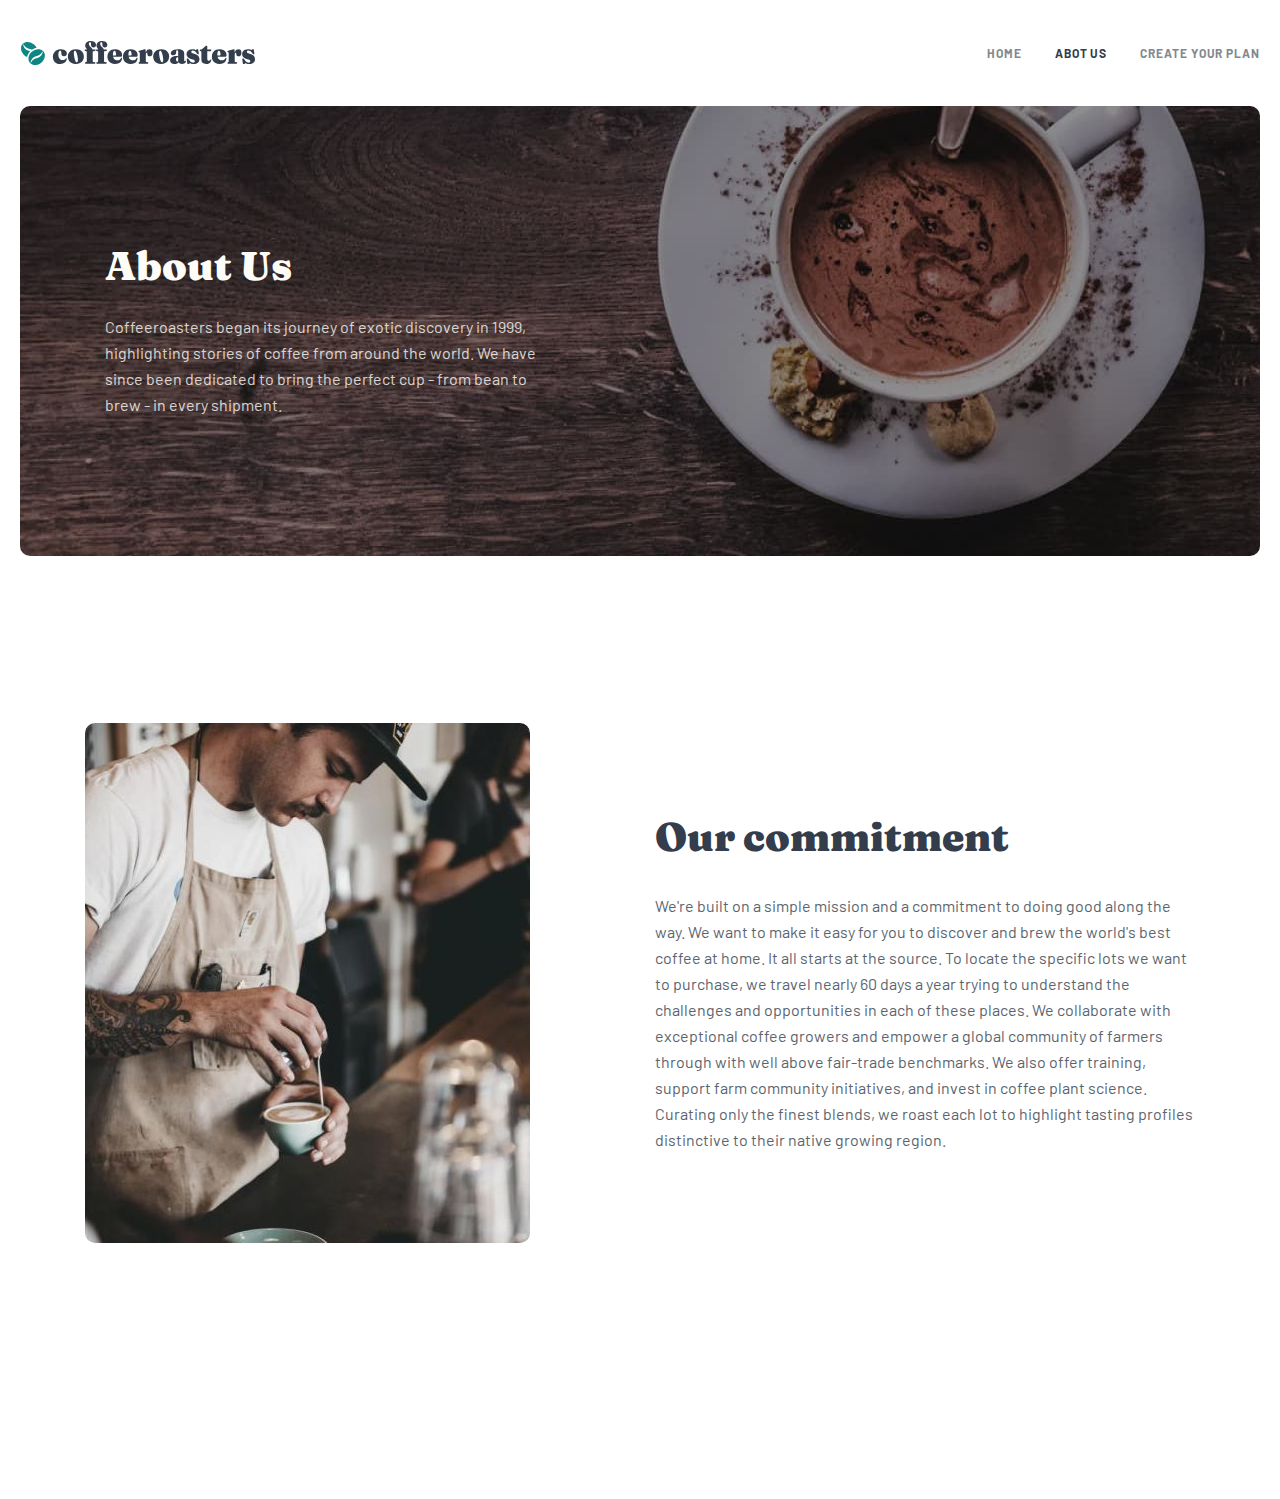
==== about-us.html @ ad81dad7 "start about-us page" ====
<!DOCTYPE html>
<html lang="en">
<head>
    <meta charset="UTF-8">
    <meta http-equiv="X-UA-Compatible" content="IE=edge">
    <meta name="viewport" content="width=device-width, initial-scale=1.0">
    <link rel="stylesheet" href="./css/main.css">
    <title>coffee</title>
</head>

<body>
    <main class="main">
        <!-- header -->
        <header class="header header--open">
            <div class="container header__container">
                <h1 class="visually-hidden">Coffee</h1>
                <a href="./index.html" class="header__logo-link">
                    <img class="header__logo-img" src="./images/logo.svg" alt="logo" width="236" height="26">
                </a>
                <button class="header__button">
                    <img src="./images/burger-menu.svg" alt="butoon-img" class="header__on" width="16" height="15">
                    <!-- <img class="collection__img" src="./images/close.svg" alt="butoon-img" class="header__off" width="14" height="13"> -->
                </button>
                <nav class="header__navbar">
                    <ul class="header__list">
                        <li class="header__item">
                            <a href="./index.html" class="header__nav-link ">Home</a>
                        </li>
                        <li class="header__item">
                            <a href="./about-us.html" class="header__nav-link header__nav-link--active">Abot us</a>
                        </li>
                        <li class="header__item">
                            <a href="create.html" class="header__nav-link">Create your plan</a>
                        </li>
                    </ul>
                </nav>
            </div>
        </header>

        <!-- hero -->
        <section class="about-hero">
            <div class="container">
                <div class="about-hero__container">
                    <div class="about-hero__box">
                        <h2 class="about-hero__header">
                            About Us
                        </h2>

                        <p class="about-hero__text">
                            Coffeeroasters began its journey of exotic discovery in 1999, highlighting stories of coffee from around the world. We have since been dedicated to bring the perfect cup - from bean to brew - in every shipment.
                        </p>
                    </div>
                </div>
            </div>
        </section>

        <!-- commitment -->
        <section class="commitment">
            <div class="container">
                <div class="commitment__container">
                    <picture class="commitment__picture">
                        <source media="(min-width: 0px )"
                        srcset="./images/commitment.avif 1x, ./images/commitment@2x.avif"
                        type="image/awif">

                        <img class="commitment__img" src="./images/commitment.jpg" alt="commitment" width="445" height="520" srcset="./images/commitment.jpg 1x, ./images/commitment@2x.jpg 2x">
                    </picture>

                    <div class="commitment__box">
                        <h2 class="commitment__heading">Our commitment</h2>

                        <p class="commitment__text">
                            We're built on a simple mission and a commitment to doing good along the way. We want to make it easy for you to discover and brew the world's best coffee at home. It all starts at the source. To locate the specific lots we want to purchase, we travel nearly 60 days a year trying to understand the challenges and opportunities in each of these places. We collaborate with exceptional coffee growers and empower a global community of farmers through with well above fair-trade benchmarks. We also offer training, support farm community initiatives, and invest in coffee plant science. Curating only the finest blends, we roast each lot to highlight tasting profiles distinctive to their native growing region.
                        </p>
                    </div>
                </div>
            </div>
        </section>

    </main>




    <script src="./js/main.js"></script>
</body>
</html>
---- css/main.css ----
/*! normalize.css v8.0.1 | MIT License | github.com/necolas/normalize.css */
/* Document
   ========================================================================== */
/**
 * 1. Correct the line height in all browsers.
 * 2. Prevent adjustments of font size after orientation changes in iOS.
 */
html {
  line-height: 1.15;
  /* 1 */
  -webkit-text-size-adjust: 100%;
  /* 2 */
}

/* Sections
     ========================================================================== */
/**
   * Remove the margin in all browsers.
   */
body {
  margin: 0;
}

/**
   * Render the `main` element consistently in IE.
   */
main {
  display: block;
}

/**
   * Correct the font size and margin on `h1` elements within `section` and
   * `article` contexts in Chrome, Firefox, and Safari.
   */
h1 {
  font-size: 2em;
  margin: 0.67em 0;
}

/* Grouping content
     ========================================================================== */
/**
   * 1. Add the correct box sizing in Firefox.
   * 2. Show the overflow in Edge and IE.
   */
hr {
  -webkit-box-sizing: content-box;
          box-sizing: content-box;
  /* 1 */
  height: 0;
  /* 1 */
  overflow: visible;
  /* 2 */
}

/**
   * 1. Correct the inheritance and scaling of font size in all browsers.
   * 2. Correct the odd `em` font sizing in all browsers.
   */
pre {
  font-family: monospace, monospace;
  /* 1 */
  font-size: 1em;
  /* 2 */
}

/* Text-level semantics
     ========================================================================== */
/**
   * Remove the gray background on active links in IE 10.
   */
a {
  background-color: transparent;
}

/**
   * 1. Remove the bottom border in Chrome 57-
   * 2. Add the correct text decoration in Chrome, Edge, IE, Opera, and Safari.
   */
abbr[title] {
  border-bottom: none;
  /* 1 */
  text-decoration: underline;
  /* 2 */
  -webkit-text-decoration: underline dotted;
          text-decoration: underline dotted;
  /* 2 */
}

/**
   * Add the correct font weight in Chrome, Edge, and Safari.
   */
b,
strong {
  font-weight: bolder;
}

/**
   * 1. Correct the inheritance and scaling of font size in all browsers.
   * 2. Correct the odd `em` font sizing in all browsers.
   */
code,
kbd,
samp {
  font-family: monospace, monospace;
  /* 1 */
  font-size: 1em;
  /* 2 */
}

/**
   * Add the correct font size in all browsers.
   */
small {
  font-size: 80%;
}

/**
   * Prevent `sub` and `sup` elements from affecting the line height in
   * all browsers.
   */
sub,
sup {
  font-size: 75%;
  line-height: 0;
  position: relative;
  vertical-align: baseline;
}

sub {
  bottom: -0.25em;
}

sup {
  top: -0.5em;
}

/* Embedded content
     ========================================================================== */
/**
   * Remove the border on images inside links in IE 10.
   */
img {
  border-style: none;
}

/* Forms
     ========================================================================== */
/**
   * 1. Change the font styles in all browsers.
   * 2. Remove the margin in Firefox and Safari.
   */
button,
input,
optgroup,
select,
textarea {
  font-family: inherit;
  /* 1 */
  font-size: 100%;
  /* 1 */
  line-height: 1.15;
  /* 1 */
  margin: 0;
  /* 2 */
}

/**
   * Show the overflow in IE.
   * 1. Show the overflow in Edge.
   */
button,
input {
  /* 1 */
  overflow: visible;
}

/**
   * Remove the inheritance of text transform in Edge, Firefox, and IE.
   * 1. Remove the inheritance of text transform in Firefox.
   */
button,
select {
  /* 1 */
  text-transform: none;
}

/**
   * Correct the inability to style clickable types in iOS and Safari.
   */
button,
[type="button"],
[type="reset"],
[type="submit"] {
  -webkit-appearance: button;
}

/**
   * Remove the inner border and padding in Firefox.
   */
button::-moz-focus-inner,
[type="button"]::-moz-focus-inner,
[type="reset"]::-moz-focus-inner,
[type="submit"]::-moz-focus-inner {
  border-style: none;
  padding: 0;
}

/**
   * Restore the focus styles unset by the previous rule.
   */
button:-moz-focusring,
[type="button"]:-moz-focusring,
[type="reset"]:-moz-focusring,
[type="submit"]:-moz-focusring {
  outline: 1px dotted ButtonText;
}

/**
   * Correct the padding in Firefox.
   */
fieldset {
  padding: 0.35em 0.75em 0.625em;
}

/**
   * 1. Correct the text wrapping in Edge and IE.
   * 2. Correct the color inheritance from `fieldset` elements in IE.
   * 3. Remove the padding so developers are not caught out when they zero out
   *    `fieldset` elements in all browsers.
   */
legend {
  -webkit-box-sizing: border-box;
          box-sizing: border-box;
  /* 1 */
  color: inherit;
  /* 2 */
  display: table;
  /* 1 */
  max-width: 100%;
  /* 1 */
  padding: 0;
  /* 3 */
  white-space: normal;
  /* 1 */
}

/**
   * Add the correct vertical alignment in Chrome, Firefox, and Opera.
   */
progress {
  vertical-align: baseline;
}

/**
   * Remove the default vertical scrollbar in IE 10+.
   */
textarea {
  overflow: auto;
}

/**
   * 1. Add the correct box sizing in IE 10.
   * 2. Remove the padding in IE 10.
   */
[type="checkbox"],
[type="radio"] {
  -webkit-box-sizing: border-box;
          box-sizing: border-box;
  /* 1 */
  padding: 0;
  /* 2 */
}

/**
   * Correct the cursor style of increment and decrement buttons in Chrome.
   */
[type="number"]::-webkit-inner-spin-button,
[type="number"]::-webkit-outer-spin-button {
  height: auto;
}

/**
   * 1. Correct the odd appearance in Chrome and Safari.
   * 2. Correct the outline style in Safari.
   */
[type="search"] {
  -webkit-appearance: textfield;
  /* 1 */
  outline-offset: -2px;
  /* 2 */
}

/**
   * Remove the inner padding in Chrome and Safari on macOS.
   */
[type="search"]::-webkit-search-decoration {
  -webkit-appearance: none;
}

/**
   * 1. Correct the inability to style clickable types in iOS and Safari.
   * 2. Change font properties to `inherit` in Safari.
   */
::-webkit-file-upload-button {
  -webkit-appearance: button;
  /* 1 */
  font: inherit;
  /* 2 */
}

/* Interactive
     ========================================================================== */
/*
   * Add the correct display in Edge, IE 10+, and Firefox.
   */
details {
  display: block;
}

/*
   * Add the correct display in all browsers.
   */
summary {
  display: list-item;
}

/* Misc
     ========================================================================== */
/**
   * Add the correct display in IE 10+.
   */
template {
  display: none;
}

/**
   * Add the correct display in IE 10.
   */
[hidden] {
  display: none;
}

@font-face {
  font-family: 'Barlow';
  font-style: normal;
  font-weight: 400;
  font-display: swap;
  src: url("../fonts/barlow-v5-latin-regular.woff2") format("woff2"), url("../fonts/barlow-v5-latin-regular.woff") format("woff");
}

@font-face {
  font-family: 'Barlow';
  font-style: normal;
  font-weight: 700;
  font-display: swap;
  src: url("../fonts/barlow-v5-latin-700.woff2") format("woff2"), url("../fonts/barlow-v5-latin-700.woff") format("woff");
}

@font-face {
  font-family: 'Fraunces';
  font-style: normal;
  font-weight: 400;
  font-display: swap;
  src: url("../fonts/fraunces-v10-latin-regular.woff2") format("woff2"), url("../fonts/fraunces-v10-latin-regular.woff") format("woff");
}

@font-face {
  font-family: 'Fraunces';
  font-style: normal;
  font-weight: 900;
  font-display: swap;
  src: url("../fonts/fraunces-v10-latin-900.woff2") format("woff2"), url("../fonts/fraunces-v10-latin-900.woff") format("woff");
}

html {
  height: 100%;
}

* {
  -webkit-box-sizing: border-box;
          box-sizing: border-box;
}

body {
  height: 100%;
  display: -webkit-box;
  display: -ms-flexbox;
  display: flex;
  -webkit-box-orient: vertical;
  -webkit-box-direction: normal;
      -ms-flex-direction: column;
          flex-direction: column;
  padding: 0;
  margin: 0;
  padding-bottom: 88px;
}

.visually-hidden {
  position: absolute;
  white-space: nowrap;
  width: 1px;
  height: 1px;
  overflow: hidden;
  border: 0;
  padding: 0;
  clip: rect(0 0 0 0);
  -webkit-clip-path: inset(50%);
          clip-path: inset(50%);
  margin: -1px;
}

.container {
  max-width: 1320px;
  margin-left: auto;
  margin-right: auto;
  padding-left: 20px;
  padding-right: 20px;
}

.main {
  -webkit-box-flex: 1;
      -ms-flex-positive: 1;
          flex-grow: 1;
}

h1, h2, h3, h4, h5, h6, p {
  margin: 0;
  padding: 0;
}

ul, ol {
  list-style-type: none;
  padding: 0;
  margin: 0;
}

img {
  vertical-align: middle;
}

.link {
  min-width: 200px;
  max-width: 600px;
  text-align: center;
  text-decoration: none;
  font-family: Fraunces, Arial, sans-serif;
  font-weight: 900;
  font-size: 18px;
  line-height: 25px;
  color: #FEFCF7;
  background: #0E8784;
  border-radius: 6px;
  padding: 15px 20px;
  display: inline-block;
  white-space: nowrap;
  overflow: hidden;
  text-overflow: ellipsis;
}

.link:hover {
  background: #66D2CF;
}

.link:active {
  background: #0E8784;
}

.header {
  padding-top: 40px;
  padding-bottom: 40px;
}

.header__container {
  display: -webkit-box;
  display: -ms-flexbox;
  display: flex;
  -webkit-box-pack: justify;
      -ms-flex-pack: justify;
          justify-content: space-between;
  -webkit-box-align: center;
      -ms-flex-align: center;
          align-items: center;
}

.header__logo-link {
  display: inline-block;
}

.header__logo-img {
  width: 236px;
  height: 26px;
}

.header__button {
  background: none;
  border: none;
  display: none;
}

.header__on {
  display: block;
}

.header__off {
  display: none;
}

.header__list {
  display: -webkit-box;
  display: -ms-flexbox;
  display: flex;
}

.header__item + .header__item {
  margin-left: 33px;
}

.header__nav-link {
  text-decoration: none;
  font-family: Barlow, Arial, sans-serif;
  font-weight: bold;
  font-size: 12px;
  line-height: 15px;
  letter-spacing: 0.923077px;
  text-transform: uppercase;
  color: #83888F;
  display: inline-block;
}

.header__nav-link:hover {
  color: #333D4B;
}

.header__nav-link--active {
  color: #333D4B;
}

@media only screen and (max-width: 660px) {
  .header {
    padding-bottom: 54px;
    position: relative;
  }
  .header__button {
    display: block;
  }
  .header__navbar {
    display: none;
    position: absolute;
    background-color: lightcoral;
    width: 100%;
    bottom: 0;
    left: 0;
    -webkit-transform: translateY(100%);
            transform: translateY(100%);
  }
  .header__list {
    left: 0;
    display: -webkit-box;
    display: -ms-flexbox;
    display: flex;
    -webkit-box-orient: vertical;
    -webkit-box-direction: normal;
        -ms-flex-direction: column;
            flex-direction: column;
    -webkit-box-align: center;
        -ms-flex-align: center;
            align-items: center;
  }
  .header__item + .header__item {
    margin-left: 0;
  }
  .header__nav-link {
    padding-top: 20px;
    padding-bottom: 20px;
    display: block;
    width: 100%;
    font-family: Fraunces, Arial, sans-serif;
    font-weight: 900;
    font-size: 24px;
    line-height: 32px;
    text-align: center;
    color: #333D4B;
  }
}

.hero {
  margin-bottom: 136px;
}

.hero__container {
  display: -webkit-box;
  display: -ms-flexbox;
  display: flex;
  -webkit-box-pack: start;
      -ms-flex-pack: start;
          justify-content: start;
  padding-top: 117px;
  padding-left: 85px;
  padding-bottom: 116px;
  background-image: url("./../images/hero-bg.avif");
  background-repeat: no-repeat;
  background-position: center;
  background-size: cover;
  -o-object-position: center;
     object-position: center;
  border-radius: 10px;
}

.hero__box {
  max-width: 493px;
  width: 100%;
  color: #FEFCF7;
}

.hero__heading {
  font-family: Fraunces, serif;
  font-weight: 900;
  font-size: 72px;
  line-height: 72px;
  margin-bottom: 32px;
}

.hero__text {
  font-family: Barlow, Arial, sans-serif;
  font-weight: normal;
  font-size: 16px;
  line-height: 26px;
  mix-blend-mode: normal;
  margin-bottom: 56px;
  opacity: 0.8;
}

@media only screen and (max-width: 900px) {
  .hero {
    margin-bottom: 144px;
  }
  .hero__container {
    padding-top: 104px;
    padding-left: 58px;
    padding-bottom: 104px;
  }
  .hero__box {
    max-width: 398px;
    width: 100%;
  }
  .hero__heading {
    margin-bottom: 24px;
    font-size: 48px;
    line-height: 48px;
  }
  .hero__text {
    margin-bottom: 40px;
    font-size: 15px;
    line-height: 25px;
    max-width: 398px;
    width: 100%;
  }
}

@media only screen and (max-width: 520px) {
  .hero {
    margin-bottom: 120px;
  }
  .hero__container {
    display: -webkit-box;
    display: -ms-flexbox;
    display: flex;
    -webkit-box-orient: vertical;
    -webkit-box-direction: normal;
        -ms-flex-direction: column;
            flex-direction: column;
    -webkit-box-align: center;
        -ms-flex-align: center;
            align-items: center;
    padding: 100px 24px;
  }
  .hero__box {
    max-width: 279px;
    text-align: center;
  }
  .hero__heading {
    margin-bottom: 24px;
    font-size: 40px;
    line-height: 40px;
  }
  .hero__text {
    margin-bottom: 39px;
    font-size: 15px;
    line-height: 25px;
  }
}

@media only screen and (-webkit-min-device-pixel-ratio: 2), only screen and (min--moz-device-pixel-ratio: 2), only screen and (min-device-pixel-ratio: 2), only screen and (min-resolution: 192dpi), only screen and (min-resolution: 2dppx) {
  /* Retina-specific stuff here */
  .hero__container {
    background-image: url("./../images/hero-bg@2x.png");
  }
}

.collection {
  margin-bottom: 200px;
}

.collection__container {
  margin-left: 85px;
  margin-right: 85px;
  padding-top: 126px;
  background-image: url("./../images/collection-bg.svg");
  background-repeat: no-repeat;
  background-position: center top;
  background-size: contain;
  -o-object-position: contain;
     object-position: contain;
}

.collection__list {
  display: -webkit-box;
  display: -ms-flexbox;
  display: flex;
  -webkit-box-pack: center;
      -ms-flex-pack: center;
          justify-content: center;
  -webkit-box-align: center;
      -ms-flex-align: center;
          align-items: center;
}

.collection__item {
  max-width: 255px;
  width: 100%;
  display: -webkit-box;
  display: -ms-flexbox;
  display: flex;
  -webkit-box-orient: vertical;
  -webkit-box-direction: normal;
      -ms-flex-direction: column;
          flex-direction: column;
  -webkit-box-align: center;
      -ms-flex-align: center;
          align-items: center;
  text-align: center;
  color: #333D4B;
}

.collection__item + .collection__item {
  padding-left: 30px;
}

.collection__img {
  width: 255px;
  height: 193px;
  margin-bottom: 71px;
}

.collection__heading {
  font-family: Fraunces, serif;
  font-weight: 900;
  font-size: 24px;
  line-height: 32px;
  margin-bottom: 24px;
}

.collection__text {
  font-family: Barlow, Arial, sans-serif;
  font-weight: normal;
  font-size: 16px;
  line-height: 26px;
}

@media only screen and (max-width: 1050px) {
  .collection__container {
    padding-top: 59px;
    margin-bottom: 144px;
  }
  .collection__list {
    display: -webkit-box;
    display: -ms-flexbox;
    display: flex;
    -webkit-box-orient: vertical;
    -webkit-box-direction: normal;
        -ms-flex-direction: column;
            flex-direction: column;
    -webkit-box-align: center;
        -ms-flex-align: center;
            align-items: center;
  }
  .collection__item {
    max-width: 573px;
    display: -webkit-box;
    display: -ms-flexbox;
    display: flex;
    -webkit-box-orient: horizontal;
    -webkit-box-direction: normal;
        -ms-flex-direction: row;
            flex-direction: row;
    -webkit-box-pack: justify;
        -ms-flex-pack: justify;
            justify-content: space-between;
    -webkit-box-align: center;
        -ms-flex-align: center;
            align-items: center;
    margin-bottom: 48px;
  }
  .collection__wrapper {
    max-width: 282px;
    width: 100%;
    text-align: left;
  }
  .collection__item + .collection__item {
    padding-left: 0;
  }
  .collection__img {
    margin-bottom: 0px;
  }
  .collection__heading {
    margin-bottom: 24px;
  }
  .collection__text {
    font-size: 15px;
    line-height: 25px;
  }
}

@media only screen and (max-width: 720px) {
  .collection {
    margin-bottom: 120px;
  }
  .collection__container {
    padding-top: 85px;
  }
  .collection__item {
    -webkit-box-orient: vertical;
    -webkit-box-direction: normal;
        -ms-flex-direction: column;
            flex-direction: column;
    -webkit-box-align: center;
        -ms-flex-align: center;
            align-items: center;
  }
  .collection__wrapper {
    max-width: 282px;
    width: 100%;
    text-align: center;
  }
  .collection__img {
    width: 200px;
    height: 151px;
    margin-bottom: 24px;
  }
  .collection__heading {
    margin-bottom: 16px;
  }
}

.reasons {
  margin-bottom: 351px;
}

.reasons__container {
  position: relative;
  background: #2C343E;
  border-radius: 10px;
  color: #FEFCF7;
  padding-top: 100px;
  padding-bottom: 317px;
  display: -webkit-box;
  display: -ms-flexbox;
  display: flex;
  -webkit-box-orient: vertical;
  -webkit-box-direction: normal;
      -ms-flex-direction: column;
          flex-direction: column;
  -webkit-box-align: center;
      -ms-flex-align: center;
          align-items: center;
  text-align: center;
}

.reasons__heading {
  font-family: Fraunces, serif;
  font-size: 40px;
  line-height: 48px;
  margin-bottom: 32px;
}

.reasons__text {
  max-width: 540px;
  width: 100%;
  font-family: Barlow, Arial, sans-serif;
  font-weight: normal;
  font-size: 16px;
  line-height: 26px;
  mix-blend-mode: normal;
  opacity: 0.8;
}

.reasons__list {
  display: -webkit-box;
  display: -ms-flexbox;
  display: flex;
  -webkit-box-pack: center;
      -ms-flex-pack: center;
          justify-content: center;
  -webkit-box-align: center;
      -ms-flex-align: center;
          align-items: center;
  position: absolute;
  bottom: 0;
  -webkit-transform: translateY(50%);
          transform: translateY(50%);
}

.reasons__item {
  max-width: 350px;
  width: 100%;
  padding: 72px 48px 48px 48px;
  background: #0E8784;
  border-radius: 8px;
}

.reasons__item1::before {
  content: "";
  display: inline-block;
  width: 72px;
  height: 72px;
  background-image: url("./../images/quality.svg");
  background-repeat: no-repeat;
  background-size: contain;
  -o-object-position: center;
     object-position: center;
  margin-bottom: 56px;
}

.reasons__item2::before {
  content: "";
  display: inline-block;
  width: 72px;
  height: 72px;
  background-image: url("./../images/quality2.svg");
  background-repeat: no-repeat;
  background-size: contain;
  -o-object-position: center;
     object-position: center;
  margin-bottom: 56px;
}

.reasons__item3::before {
  content: "";
  display: inline-block;
  width: 72px;
  height: 72px;
  background-image: url("./../images/quality3.svg");
  background-repeat: no-repeat;
  background-size: contain;
  -o-object-position: center;
     object-position: center;
  margin-bottom: 56px;
}

.reasons__item + .reasons__item {
  margin-left: 30px;
}

.reasons__small-heading {
  font-family: Fraunces, serif;
  font-weight: 900;
  font-size: 24px;
  line-height: 32px;
  margin-bottom: 24px;
}

.reasons__small-test {
  font-family: Barlow, Arial, sans-serif;
  font-style: normal;
  font-weight: normal;
  font-size: 16px;
  line-height: 26px;
}

@media only screen and (max-width: 1190px) {
  .reasons {
    margin-bottom: 434px;
  }
  .reasons__container {
    padding-top: 56px;
    padding-bottom: 368px;
    display: -webkit-box;
    display: -ms-flexbox;
    display: flex;
    -webkit-box-orient: vertical;
    -webkit-box-direction: normal;
        -ms-flex-direction: column;
            flex-direction: column;
    text-align: center;
  }
  .reasons__heading {
    font-size: 32px;
    line-height: 48px;
    margin-bottom: 24px;
  }
  .reasons__text {
    font-size: 15px;
    line-height: 25px;
  }
  .reasons__list {
    display: -webkit-box;
    display: -ms-flexbox;
    display: flex;
    -webkit-box-orient: vertical;
    -webkit-box-direction: normal;
        -ms-flex-direction: column;
            flex-direction: column;
    -webkit-box-align: center;
        -ms-flex-align: center;
            align-items: center;
  }
  .reasons__item {
    display: -webkit-box;
    display: -ms-flexbox;
    display: flex;
    -webkit-box-pack: justify;
        -ms-flex-pack: justify;
            justify-content: space-between;
    -webkit-box-align: center;
        -ms-flex-align: center;
            align-items: center;
    max-width: 573px;
    width: 100%;
    padding: 41px 48px 41px 70px;
  }
  .reasons__item1::before {
    width: 56px;
    height: 56px;
    margin-bottom: 0;
  }
  .reasons__item2::before {
    width: 56px;
    height: 56px;
    margin-bottom: 0;
  }
  .reasons__item3::before {
    width: 56px;
    height: 56px;
    margin-bottom: 0;
  }
  .reasons__item + .reasons__item {
    margin-left: 0;
    margin-top: 24px;
  }
  .reasons__wrapper {
    max-width: 344px;
    width: 100%;
    text-align: left;
    margin-left: 55px;
  }
  .reasons__small-heading {
    margin-bottom: 16px;
  }
  .reasons__small-test {
    font-size: 15px;
    line-height: 25px;
  }
}

@media only screen and (max-width: 660px) {
  .reasons {
    margin-bottom: 717px;
  }
  .reasons__container {
    padding-top: 64px;
    padding-left: 24px;
    padding-right: 24px;
    padding-bottom: 661px;
  }
  .reasons__heading {
    font-size: 28px;
    line-height: 28px;
    margin-bottom: 24px;
  }
  .reasons__text {
    font-size: 15px;
    line-height: 25px;
  }
  .reasons__list {
    display: -webkit-box;
    display: -ms-flexbox;
    display: flex;
    -webkit-box-orient: vertical;
    -webkit-box-direction: normal;
        -ms-flex-direction: column;
            flex-direction: column;
    -webkit-box-align: center;
        -ms-flex-align: center;
            align-items: center;
  }
  .reasons__item {
    max-width: 279px;
    width: 100%;
    padding: 72px 33px 51px 33px;
    display: -webkit-box;
    display: -ms-flexbox;
    display: flex;
    -webkit-box-orient: vertical;
    -webkit-box-direction: normal;
        -ms-flex-direction: column;
            flex-direction: column;
    -webkit-box-align: center;
        -ms-flex-align: center;
            align-items: center;
  }
  .reasons__item1::before {
    width: 72px;
    height: 72px;
    margin-bottom: 56px;
  }
  .reasons__item2::before {
    width: 72px;
    height: 72px;
    margin-bottom: 56px;
  }
  .reasons__item3::before {
    width: 72px;
    height: 72px;
    margin-bottom: 56px;
  }
  .reasons__wrapper {
    text-align: center;
    margin-left: 0px;
  }
  .reasons__small-heading {
    text-align: center;
    margin-bottom: 24px;
  }
  .reasons__small-test {
    font-size: 16px;
    line-height: 26px;
  }
}

.process {
  margin-bottom: 200px;
}

.process__container {
  padding-left: 85px;
  padding-right: 85px;
}

.process__heading {
  font-family: Fraunces, serif;
  font-weight: 900;
  font-size: 24px;
  line-height: 32px;
  color: #83888F;
  margin-bottom: 80px;
}

.process__list {
  display: -webkit-box;
  display: -ms-flexbox;
  display: flex;
  -webkit-box-pack: start;
      -ms-flex-pack: start;
          justify-content: start;
  -webkit-box-align: center;
      -ms-flex-align: center;
          align-items: center;
  margin-bottom: 64px;
}

.process__item {
  max-width: 380px;
  width: 100%;
}

.process__dicoration-wrapper {
  display: -webkit-box;
  display: -ms-flexbox;
  display: flex;
  -webkit-box-align: center;
      -ms-flex-align: center;
          align-items: center;
  margin-bottom: 67px;
}

.process__circle {
  display: inline-block;
  width: 31px;
  height: 31px;
  border-radius: 50%;
  border: 2px solid #0E8784;
  -webkit-box-sizing: border-box;
          box-sizing: border-box;
}

.process__line {
  display: -webkit-box;
  display: -ms-flexbox;
  display: flex;
  -webkit-box-flex: 1;
      -ms-flex-positive: 1;
          flex-grow: 1;
  display: inline-block;
  border: 1px solid #FDD6BA;
  background-color: #FDD6BA;
}

.process__number {
  font-family: Fraunces, serif;
  font-weight: 900;
  font-size: 72px;
  line-height: 72px;
  color: #FDD6BA;
  margin-bottom: 38px;
}

.process__small-heading {
  max-width: 255px;
  font-family: Fraunces, serif;
  font-weight: 900;
  font-size: 32px;
  line-height: 36px;
  color: #333D4B;
  margin-bottom: 42px;
}

.process__text {
  max-width: 285px;
  font-family: Barlow, Arial, sans-serif;
  font-weight: normal;
  font-size: 16px;
  line-height: 26px;
  color: #333D4B;
}

@media only screen and (max-width: 1100px) {
  .process {
    margin-bottom: 144px;
  }
  .process__container {
    padding-left: 0;
    padding-right: 0;
  }
  .process__heading {
    margin-bottom: 40px;
  }
  .process__list {
    margin-bottom: 44px;
    -webkit-box-align: stretch;
        -ms-flex-align: stretch;
            align-items: stretch;
  }
  .process__dicoration-wrapper {
    margin-bottom: 48px;
  }
  .process__number {
    margin-bottom: 42px;
  }
  .process__small-heading {
    max-width: 223px;
    margin-bottom: 38px;
    font-size: 28px;
    line-height: 32px;
    margin-bottom: 39px;
  }
  .process__text {
    max-width: 223px;
    font-size: 15px;
    line-height: 25px;
  }
}

@media only screen and (max-width: 720px) {
  .process {
    margin-bottom: 120px;
  }
  .process__container {
    display: -webkit-box;
    display: -ms-flexbox;
    display: flex;
    -webkit-box-orient: vertical;
    -webkit-box-direction: normal;
        -ms-flex-direction: column;
            flex-direction: column;
    -webkit-box-align: center;
        -ms-flex-align: center;
            align-items: center;
  }
  .process__heading {
    margin-bottom: 80px;
  }
  .process__list {
    display: -webkit-box;
    display: -ms-flexbox;
    display: flex;
    -webkit-box-orient: vertical;
    -webkit-box-direction: normal;
        -ms-flex-direction: column;
            flex-direction: column;
    -webkit-box-align: center;
        -ms-flex-align: center;
            align-items: center;
    margin-bottom: 79px;
  }
  .process__item {
    max-width: 327px;
    width: 100%;
    display: -webkit-box;
    display: -ms-flexbox;
    display: flex;
    -webkit-box-orient: vertical;
    -webkit-box-direction: normal;
        -ms-flex-direction: column;
            flex-direction: column;
    -webkit-box-align: center;
        -ms-flex-align: center;
            align-items: center;
  }
  .process__dicoration-wrapper {
    display: none;
  }
  .process__number {
    margin-bottom: 24px;
    text-align: center;
  }
  .process__small-heading {
    max-width: 327px;
    width: 100%;
    font-size: 28px;
    line-height: 32px;
    text-align: center;
    margin-bottom: 24px;
  }
  .process__text {
    max-width: 100%;
    font-size: 15px;
    line-height: 25px;
    text-align: center;
    margin-bottom: 56px;
  }
}

.footer__container {
  background-color: #2C343E;
  padding: 47px 85px;
  display: -webkit-box;
  display: -ms-flexbox;
  display: flex;
  -webkit-box-pack: justify;
      -ms-flex-pack: justify;
          justify-content: space-between;
  -webkit-box-align: center;
      -ms-flex-align: center;
          align-items: center;
}

.footer__wrapper {
  max-width: 622px;
  width: 100%;
  display: -webkit-box;
  display: -ms-flexbox;
  display: flex;
  -webkit-box-pack: justify;
      -ms-flex-pack: justify;
          justify-content: space-between;
  -webkit-box-align: center;
      -ms-flex-align: center;
          align-items: center;
}

.footer__logo-link {
  display: inline-block;
}

.footer__logo-img {
  width: 236px;
  height: 26px;
}

.footer__sotsial-list {
  display: -webkit-box;
  display: -ms-flexbox;
  display: flex;
  -webkit-box-pack: justify;
      -ms-flex-pack: justify;
          justify-content: space-between;
  -webkit-box-align: center;
      -ms-flex-align: center;
          align-items: center;
}

.footer__sotsial-item + .footer__sotsial-item {
  margin-left: 24px;
}

.footer__sotsial-link {
  display: inline-block;
}

.footer__sotsial-img {
  width: 24px;
  height: 24px;
  -o-object-fit: contain;
     object-fit: contain;
}

.footer__sotsial-img:hover {
  -webkit-transform: scale(1.2);
          transform: scale(1.2);
  -webkit-transition: 0.3;
  transition: 0.3;
}

.footer__sotsial-img:hover path {
  fill: #FDD6BA;
}

.footer__nav-link {
  color: #83888F;
}

.footer__nav-link:hover {
  background: #FFFFFF;
  border: 1px solid #000000;
  -webkit-box-shadow: 0px 1px 2px #000000;
          box-shadow: 0px 1px 2px #000000;
}

.footer__nav-link--active {
  color: #fff;
}

@media only screen and (max-width: 1100px) {
  .footer__container {
    -webkit-box-orient: vertical;
    -webkit-box-direction: normal;
        -ms-flex-direction: column;
            flex-direction: column;
    -webkit-box-align: center;
        -ms-flex-align: center;
            align-items: center;
    padding-top: 55px;
    padding-bottom: 55px;
  }
  .footer__wrapper {
    -webkit-box-orient: vertical;
    -webkit-box-direction: normal;
        -ms-flex-direction: column;
            flex-direction: column;
    -webkit-box-align: center;
        -ms-flex-align: center;
            align-items: center;
    margin-bottom: 65px;
  }
  .footer__logo-link {
    display: inline-block;
  }
  .footer__logo-img {
    margin-bottom: 32px;
  }
}

@media only screen and (max-width: 700px) {
  .footer {
    padding-top: 54px;
    padding-bottom: 54px;
  }
  .footer__wrapper {
    width: 100%;
    display: -webkit-box;
    display: -ms-flexbox;
    display: flex;
    -webkit-box-orient: vertical;
    -webkit-box-direction: normal;
        -ms-flex-direction: column;
            flex-direction: column;
    -webkit-box-align: center;
        -ms-flex-align: center;
            align-items: center;
    margin-bottom: 50px;
  }
  .footer__logo-img {
    width: 218px;
    height: 24px;
    margin-bottom: 48px;
  }
  .footer__navbar {
    display: block;
    position: static;
    background-color: transparent;
    width: 100%;
    -webkit-transform: translateY(0px);
            transform: translateY(0px);
  }
  .footer__nav-list {
    display: -webkit-box;
    display: -ms-flexbox;
    display: flex;
    -webkit-box-orient: vertical;
    -webkit-box-direction: normal;
        -ms-flex-direction: column;
            flex-direction: column;
    -webkit-box-align: center;
        -ms-flex-align: center;
            align-items: center;
  }
  .footer__nav-item + .footer__nav-item {
    margin-left: 0px;
    margin-top: 24px;
  }
  .footer__nav-link {
    padding-top: 0px;
    padding-bottom: 0px;
    font-size: 12px;
    line-height: 15px;
  }
  .footer body {
    padding-bottom: 20px;
  }
}

.about-hero {
  margin-bottom: 167px;
}

.about-hero__container {
  background-image: url("./../images/about-hero.jpg");
  background-repeat: no-repeat;
  background-position: center;
  -o-object-position: center;
     object-position: center;
  background-size: cover;
  border-radius: 10px;
  padding: 136px 750px 138px 85px;
}

.about-hero__box {
  color: #FEFCF7;
  min-width: 445px;
  width: 100%;
}

.about-hero__header {
  font-family: Fraunces, serif;
  font-weight: 900;
  font-size: 40px;
  line-height: 48px;
  margin-bottom: 24px;
}

.about-hero__text {
  font-family: Barlow, Arial, sans-serif;
  font-weight: normal;
  font-size: 16px;
  line-height: 26px;
  opacity: 0.8;
}

@media only screen and (max-width: 900px) {
  .about-hero {
    margin-bottom: 144px;
  }
  .about-hero__container {
    padding: 127px 233px 126px 58px;
  }
  .about-hero__box {
    min-width: 398px;
  }
  .about-hero__text {
    font-size: 15px;
    line-height: 25px;
  }
}

@media only screen and (max-width: 660px) {
  .about-hero {
    margin-bottom: 120px;
  }
  .about-hero__container {
    padding: 111px 24px 87px 24px;
  }
  .about-hero__box {
    min-width: 279px;
    text-align: center;
  }
  .about-hero__header {
    font-size: 28px;
    line-height: 28px;
  }
}

@media only screen and (-webkit-min-device-pixel-ratio: 2), only screen and (min--moz-device-pixel-ratio: 2), only screen and (min-device-pixel-ratio: 2), only screen and (min-resolution: 192dpi), only screen and (min-resolution: 2dppx) {
  .about-hero__container {
    background-image: url("./../images/about-hero@2x.jpg");
  }
}

.commitment {
  margin-bottom: 256px;
}

.commitment__container {
  display: -webkit-box;
  display: -ms-flexbox;
  display: flex;
  -webkit-box-pack: center;
      -ms-flex-pack: center;
          justify-content: center;
  -webkit-box-align: center;
      -ms-flex-align: center;
          align-items: center;
}

.commitment__img {
  max-width: 445px;
  width: 100%;
  height: auto;
  -o-object-fit: cover;
     object-fit: cover;
  border-radius: 10px;
  margin-right: 125px;
}

.commitment__box {
  max-width: 540px;
  width: 100%;
  color: #333D4B;
}

.commitment__heading {
  font-family: Fraunces, serif;
  font-weight: 900;
  font-size: 40px;
  line-height: 48px;
  margin-bottom: 32px;
}

.commitment__text {
  font-family: Barlow, Arial, sans-serif;
  font-weight: normal;
  font-size: 16px;
  line-height: 26px;
  opacity: 0.8;
}

@media only screen and (max-width: 1050px) {
  .commitment__box {
    max-width: 339px;
    width: 100%;
  }
  .commitment__heading {
    font-size: 32px;
    line-height: 48px;
    margin-bottom: 30px;
  }
  .commitment__text {
    font-size: 15px;
    line-height: 25px;
  }
  .commitment__img {
    max-width: 380px;
    margin-right: 80px;
  }
}

@media only screen and (max-width: 800px) {
  .commitment {
    margin-bottom: 320px;
  }
  .commitment__container {
    -webkit-box-pack: justify;
        -ms-flex-pack: justify;
            justify-content: space-between;
  }
  .commitment__img {
    max-width: 281px;
    min-height: 470px;
    margin-right: 68px;
  }
  .commitment__box {
    max-width: 339px;
    width: 100%;
  }
  .commitment__heading {
    font-size: 32px;
    line-height: 48px;
    margin-bottom: 30px;
  }
  .commitment__text {
    font-size: 15px;
    line-height: 25px;
  }
}

@media only screen and (max-width: 680px) {
  .commitment {
    margin-bottom: 198px;
  }
  .commitment__container {
    -webkit-box-orient: vertical;
    -webkit-box-direction: normal;
        -ms-flex-direction: column;
            flex-direction: column;
    -webkit-box-align: center;
        -ms-flex-align: center;
            align-items: center;
    text-align: center;
  }
  .commitment__img {
    margin: 0;
    max-width: 100%;
    margin-bottom: 48px;
  }
  .commitment__box {
    max-width: 100%;
  }
}
/*# sourceMappingURL=main.css.map */
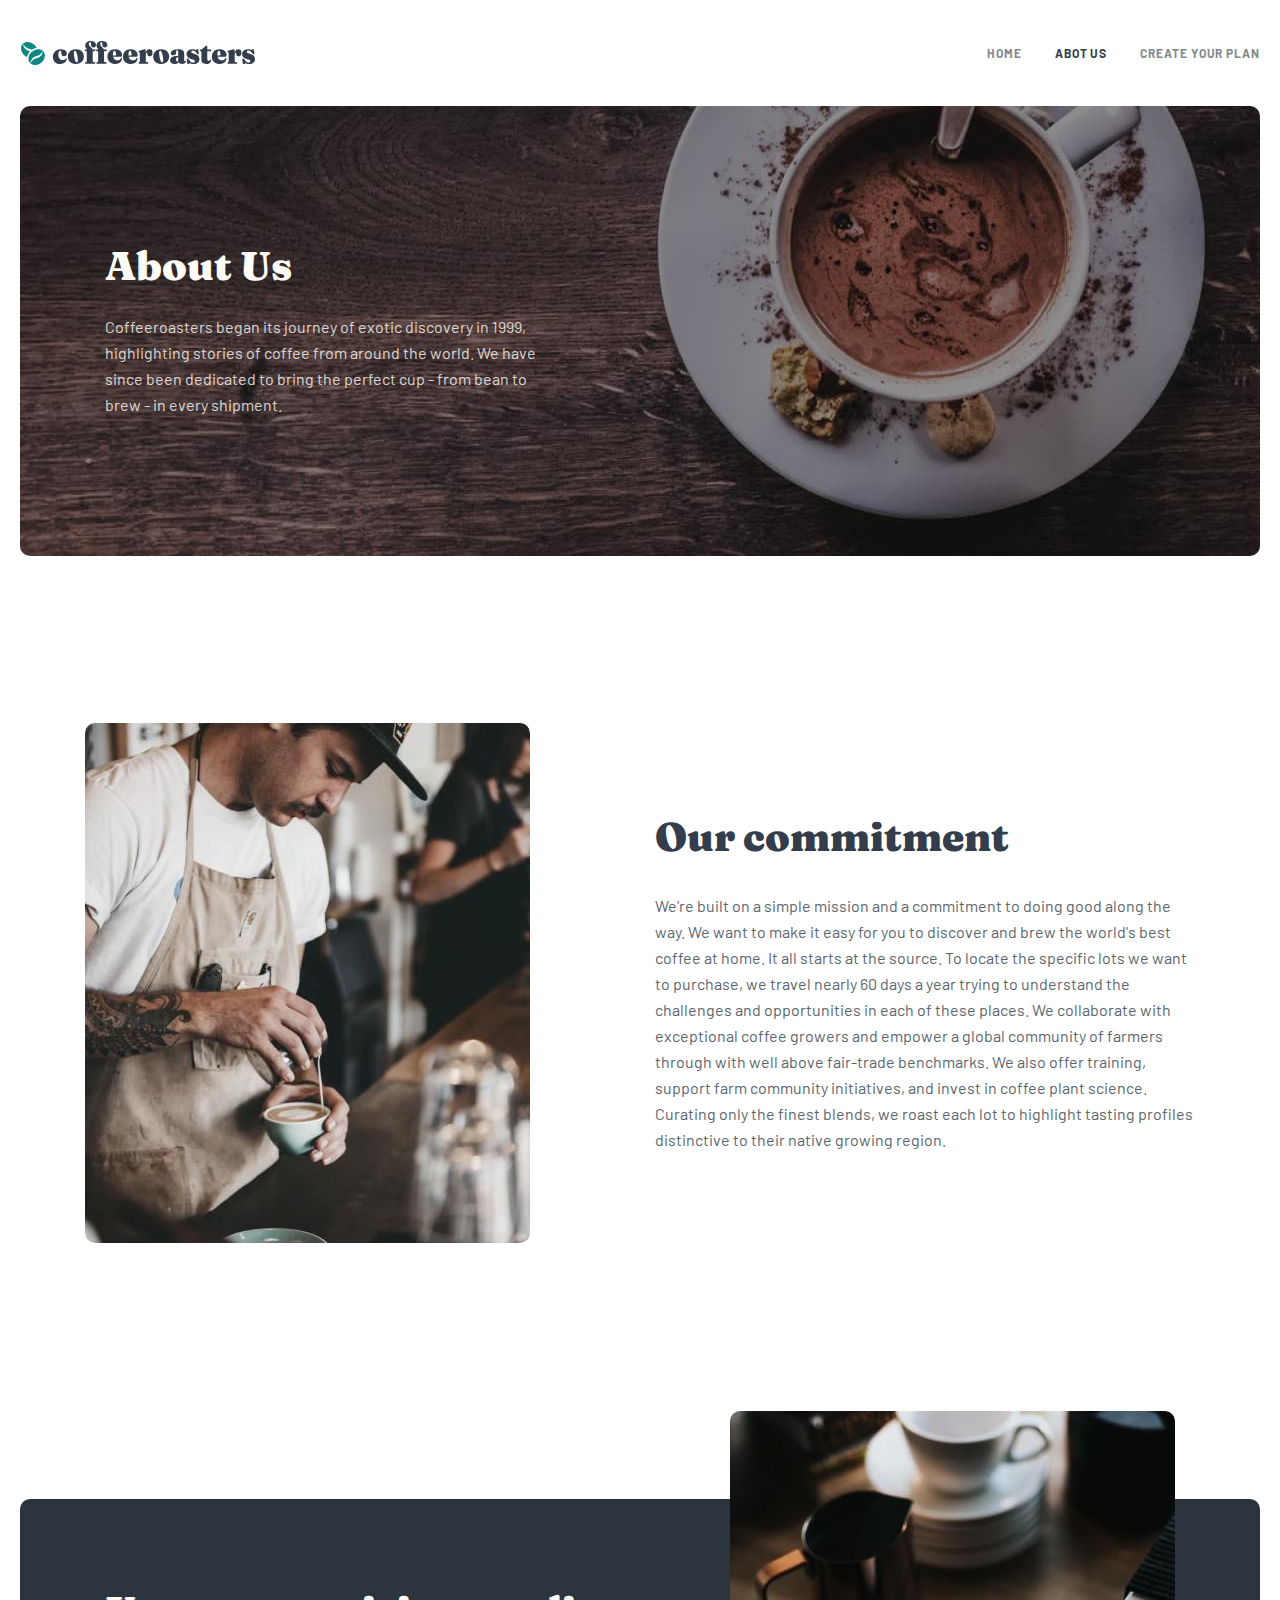
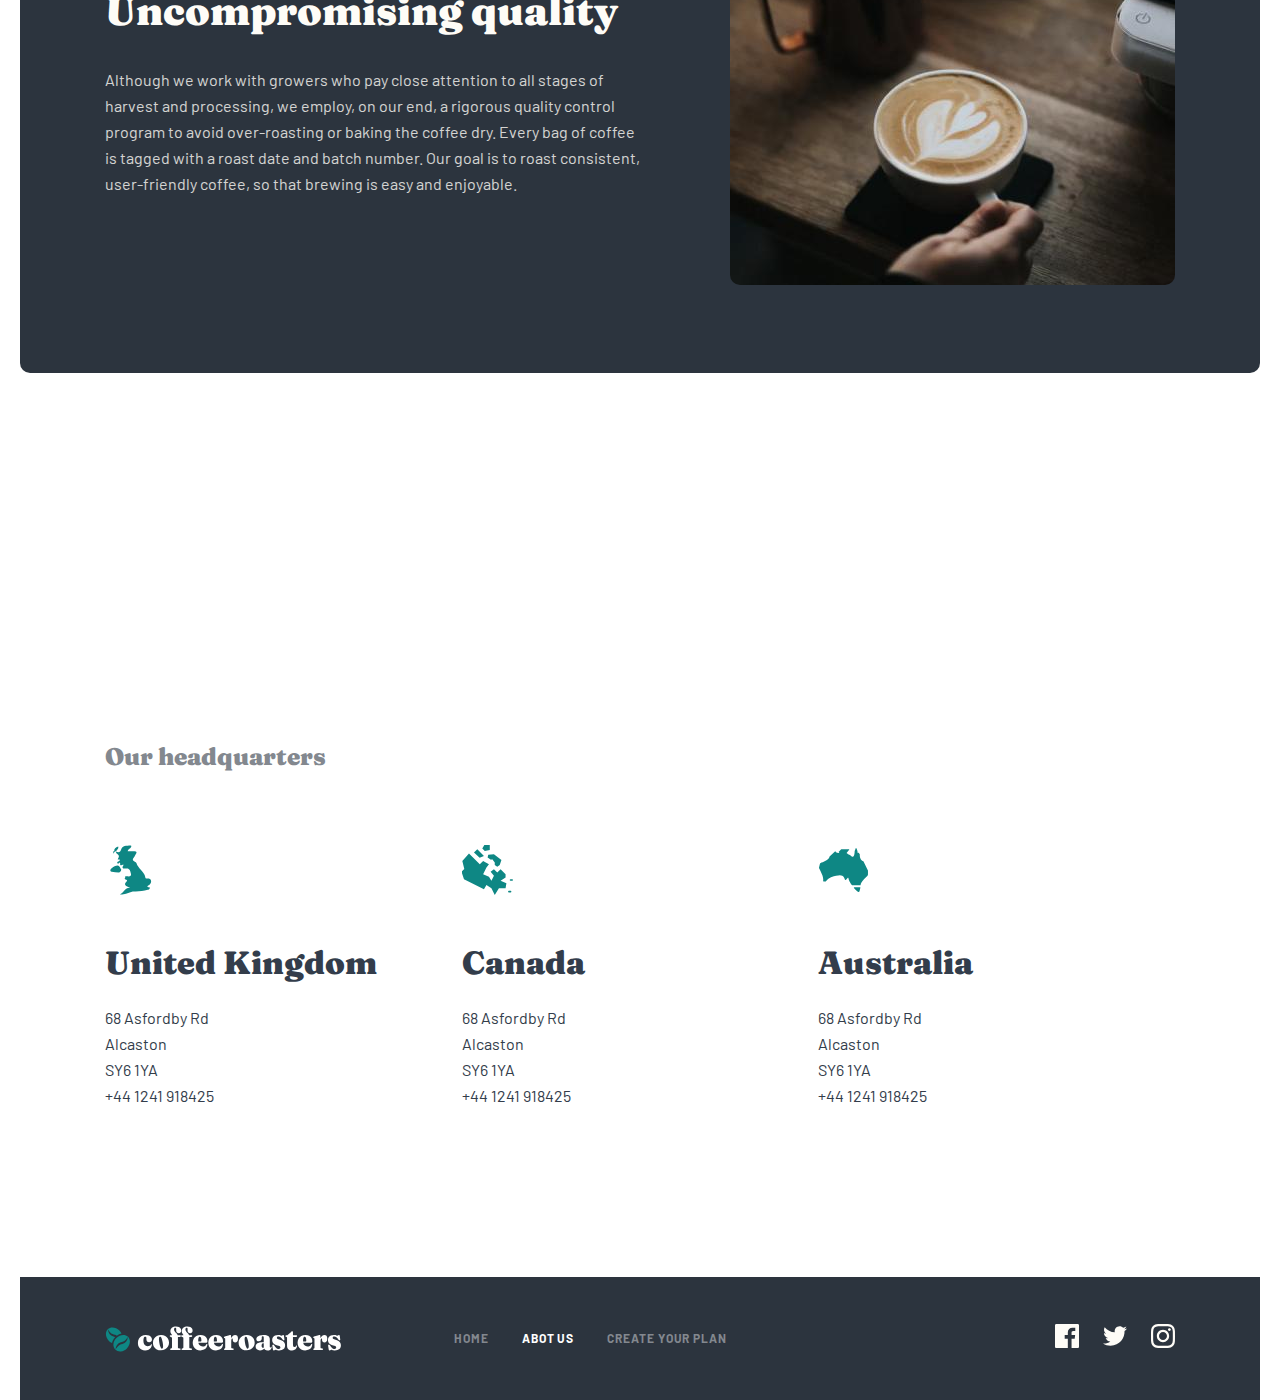
==== commit bb2e4c8b: "finish about-us page" ====
--- a/about-us.html
+++ b/about-us.html
@@ -77,9 +77,176 @@
             </div>
         </section>
 
+        <!-- quality -->
+        <section class="quality">
+            <div class="container">
+                <div class="quality__container">
+                    <div class="quality__box">
+                        <h2 class="quality__heading">
+                            Uncompromising quality
+                        </h2>
+
+                        <p class="quality__text">
+                            Although we work with growers who pay close attention to all stages of harvest and processing, we employ, on our end, a rigorous quality control program to avoid over-roasting or baking the coffee dry. Every bag of coffee is tagged with a roast date and batch number. Our goal is to roast consistent, user-friendly coffee, so that brewing is easy and enjoyable.
+                        </p>
+                    </div>
+
+                    <picture class="quality__picture">
+                        <!-- awif -->
+                        <source
+                        media="(max-width:9000px)"
+                        srcset="./images/quality-knijni.avif 1x, ./images/quality-knijni@2x.avif 2x"
+                        type="image/awif">
+
+
+                        <!-- Tablet and Mobile devices -->
+                        <source
+                        media="(max-width:1200px)"
+                        srcset="./images/quality-albomni.avif 1x, ./images/quality-albomni@2x.avif 2x"
+                        type="image/awif">
+
+                        <source
+                        media="(max-width:1200px)"
+                        srcset="./images/quality-albomni.jpg 1x, ./images/quality-albomni@2x.jpg 2x"
+                        type="image/awif">
+
+                        <!-- jpg default -->
+                        <img class="quality__img" src="./images/quality-knijni.jpg" alt="quality image" srcset="./images/quality-knijni.jpg 1x, ./images/quality-knijni@2x.jpg 2x"
+                        width="445"
+                        height="474"
+                        >
+                    </picture>
+                </div>
+            </div>
+        </section>
+
+        <!-- headquarters -->
+        <section class="headquarters">
+            <div class="container">
+                <div class="headquarters__container">
+                    <h2 class="headquarters__heading">
+                        Our headquarters
+                    </h2>
+
+                    <ul class="headquarters__list">
+                        <li class="headquarters__item headquarters__item1">
+                            <h3 class="headquarters__small-heading">United Kingdom</h3>
+
+                            <ul class="headquarters__inner-list">
+                                <li class="headquarters__inner-item">
+                                    68  Asfordby Rd
+                                </li>
+                                <li class="headquarters__inner-item">
+                                    Alcaston
+                                </li>
+                                <li class="headquarters__inner-item">
+                                    SY6 1YA
+                                </li>
+                                <li class="headquarters__inner-item">
+                                    +44 1241 918425
+                                </li>
+                            </ul>
+                        </li>
+                        <li class="headquarters__item headquarters__item2">
+                            <h3 class="headquarters__small-heading">Canada</h3>
+
+                            <ul class="headquarters__inner-list">
+                                <li class="headquarters__inner-item">
+                                    68  Asfordby Rd
+                                </li>
+                                <li class="headquarters__inner-item">
+                                    Alcaston
+                                </li>
+                                <li class="headquarters__inner-item">
+                                    SY6 1YA
+                                </li>
+                                <li class="headquarters__inner-item">
+                                    +44 1241 918425
+                                </li>
+                            </ul>
+                        </li>
+                        <li class="headquarters__item headquarters__item3">
+                            <h3 class="headquarters__small-heading">Australia</h3>
+
+                            <ul class="headquarters__inner-list">
+                                <li class="headquarters__inner-item">
+                                    68  Asfordby Rd
+                                </li>
+                                <li class="headquarters__inner-item">
+                                    Alcaston
+                                </li>
+                                <li class="headquarters__inner-item">
+                                    SY6 1YA
+                                </li>
+                                <li class="headquarters__inner-item">
+                                    +44 1241 918425
+                                </li>
+                            </ul>
+                        </li>
+                    </ul>
+                </div>
+            </div>
+        </section>
+
     </main>
 
 
+    <!-- footer -->
+    <footer class="footer">
+        <div class="container">
+            <div class="footer__container">
+                <div class="footer__wrapper">
+                    <a href="./index.html" class="footer__logo-link">
+                        <img src="./images/footer-logo.svg" alt="logo" class="footer__logo-img" width="236" height="26">
+                    </a>
+                    <nav class="header__navbar footer__navbar">
+                        <ul class="header__list  footer__nav-list">
+                            <li class="footer__nav-item header__item">
+                                <a href="./index.html" class="footer__nav-link header__nav-link header__nav-link--active">Home</a>
+                            </li>
+                            <li class="footer__nav-item header__item">
+                                <a href="./about-us.html" class="footer__nav-link header__nav-link  footer__nav-link--active">Abot us</a>
+                            </li>
+                            <li class="footer__nav-item header__item">
+                                <a href="./create.html" class="footer__nav-link header__nav-link">Create your plan</a>
+                            </li>
+                        </ul>
+                    </nav>
+                </div>
+
+                <ul class="footer__sotsial-list">
+                    <li class="footer__sotsial-item">
+                        <a href="#" class="footer__sotsial-link">
+                            <!-- <img class="footer__sotsial-img" src="./images/facebook.svg" alt="facebook" width="24" height="24"> -->
+
+                            <svg class="footer__sotsial-img" width="24" height="24" viewBox="0 0 24 24" fill="none" xmlns="http://www.w3.org/2000/svg">
+                                <path id="Path" d="M22.675 0H1.325C0.593 0 0 0.593 0 1.325V22.676C0 23.407 0.593 24 1.325 24H12.82V14.706H9.692V11.084H12.82V8.413C12.82 5.313 14.713 3.625 17.479 3.625C18.804 3.625 19.942 3.724 20.274 3.768V7.008L18.356 7.009C16.852 7.009 16.561 7.724 16.561 8.772V11.085H20.148L19.681 14.707H16.561V24H22.677C23.407 24 24 23.407 24 22.675V1.325C24 0.593 23.407 0 22.675 0Z" fill="#FEFCF7"/>
+                                </svg>
+                        </a>
+                    </li>
+                    <li class="footer__sotsial-item">
+                        <a href="#" class="footer__sotsial-link">
+                            <!-- <img class="footer__sotsial-img" src="./images/twitter.svg" alt="facebook" width="24" height="24"> -->
+
+                            <svg class="footer__sotsial-img" width="24" height="20" viewBox="0 0 24 20" fill="none" xmlns="http://www.w3.org/2000/svg">
+                                <path id="Path" d="M24 2.55705C23.117 2.94905 22.168 3.21305 21.172 3.33205C22.189 2.72305 22.97 1.75805 23.337 0.608047C22.386 1.17205 21.332 1.58205 20.21 1.80305C19.313 0.846047 18.032 0.248047 16.616 0.248047C13.437 0.248047 11.101 3.21405 11.819 6.29305C7.728 6.08805 4.1 4.12805 1.671 1.14905C0.381 3.36205 1.002 6.25705 3.194 7.72305C2.388 7.69705 1.628 7.47605 0.965 7.10705C0.911 9.38805 2.546 11.522 4.914 11.997C4.221 12.185 3.462 12.229 2.69 12.081C3.316 14.037 5.134 15.46 7.29 15.5C5.22 17.123 2.612 17.848 0 17.54C2.179 18.937 4.768 19.752 7.548 19.752C16.69 19.752 21.855 12.031 21.543 5.10605C22.505 4.41105 23.34 3.54405 24 2.55705Z" fill="#FEFCF7"/>
+                                </svg>
+
+                        </a>
+                    </li>
+                    <li class="footer__sotsial-item">
+                        <a href="#" class="footer__sotsial-link">
+                            <!-- <img class="footer__sotsial-img" src="./images/instagram.svg" alt="twitter" width="24" height="24"> -->
+
+                            <svg class="footer__sotsial-img" width="24" height="24" viewBox="0 0 24 24" fill="none" xmlns="http://www.w3.org/2000/svg">
+                                <path id="Shape" fill-rule="evenodd" clip-rule="evenodd" d="M12 0C8.741 0 8.333 0.014 7.053 0.072C2.695 0.272 0.273 2.69 0.073 7.052C0.014 8.333 0 8.741 0 12C0 15.259 0.014 15.668 0.072 16.948C0.272 21.306 2.69 23.728 7.052 23.928C8.333 23.986 8.741 24 12 24C15.259 24 15.668 23.986 16.948 23.928C21.302 23.728 23.73 21.31 23.927 16.948C23.986 15.668 24 15.259 24 12C24 8.741 23.986 8.333 23.928 7.053C23.732 2.699 21.311 0.273 16.949 0.073C15.668 0.014 15.259 0 12 0ZM12 2.163C15.204 2.163 15.584 2.175 16.85 2.233C20.102 2.381 21.621 3.924 21.769 7.152C21.827 8.417 21.838 8.797 21.838 12.001C21.838 15.206 21.826 15.585 21.769 16.85C21.62 20.075 20.105 21.621 16.85 21.769C15.584 21.827 15.206 21.839 12 21.839C8.796 21.839 8.416 21.827 7.151 21.769C3.891 21.62 2.38 20.07 2.232 16.849C2.174 15.584 2.162 15.205 2.162 12C2.162 8.796 2.175 8.417 2.232 7.151C2.381 3.924 3.896 2.38 7.151 2.232C8.417 2.175 8.796 2.163 12 2.163ZM5.838 12C5.838 8.597 8.597 5.838 12 5.838C15.403 5.838 18.162 8.597 18.162 12C18.162 15.404 15.403 18.163 12 18.163C8.597 18.163 5.838 15.403 5.838 12ZM12 16C9.791 16 8 14.21 8 12C8 9.791 9.791 8 12 8C14.209 8 16 9.791 16 12C16 14.21 14.209 16 12 16ZM16.965 5.595C16.965 4.8 17.61 4.155 18.406 4.155C19.201 4.155 19.845 4.8 19.845 5.595C19.845 6.39 19.201 7.035 18.406 7.035C17.61 7.035 16.965 6.39 16.965 5.595Z" fill="#FEFCF7"/>
+                                </svg>
+                        </a>
+                    </li>
+                </ul>
+            </div>
+        </div>
+    </footer>
 
 
     <script src="./js/main.js"></script>
--- a/css/main.css
+++ b/css/main.css
@@ -1716,4 +1716,289 @@
     max-width: 100%;
   }
 }
+
+.quality {
+  margin-bottom: 368px;
+}
+
+.quality__container {
+  background: #2C343E;
+  border-radius: 10px;
+  padding: 88px 85px 176px 85px;
+  position: relative;
+}
+
+.quality__box {
+  max-width: 540px;
+  width: 100%;
+  color: #FEFCF7;
+}
+
+.quality__heading {
+  font-family: Fraunces, serif;
+  font-weight: 900;
+  font-size: 40px;
+  line-height: 48px;
+  margin-bottom: 32px;
+}
+
+.quality__text {
+  font-family: Barlow, Arial, sans-serif;
+  font-weight: normal;
+  font-size: 16px;
+  line-height: 26px;
+  opacity: 0.8;
+}
+
+.quality__img {
+  border-radius: 10px;
+  -o-object-fit: cover;
+     object-fit: cover;
+  position: absolute;
+  top: 0;
+  right: 85px;
+  -webkit-transform: translateY(-88px);
+          transform: translateY(-88px);
+}
+
+@media only screen and (max-width: 1200px) {
+  .quality {
+    margin-bottom: 128px;
+  }
+  .quality__container {
+    padding: 224px 74px 83px 74px;
+    display: -webkit-box;
+    display: -ms-flexbox;
+    display: flex;
+    -webkit-box-orient: vertical;
+    -webkit-box-direction: normal;
+        -ms-flex-direction: column;
+            flex-direction: column;
+    -webkit-box-align: center;
+        -ms-flex-align: center;
+            align-items: center;
+  }
+  .quality__box {
+    max-width: 800px;
+    text-align: center;
+  }
+  .quality__heading {
+    font-size: 32px;
+    line-height: 48px;
+    margin-bottom: 24px;
+  }
+  .quality__text {
+    font-size: 15px;
+    line-height: 25px;
+  }
+  .quality__img {
+    width: 573px;
+    height: 320px;
+    -o-object-position: bottom;
+       object-position: bottom;
+    position: absolute;
+    right: 50%;
+    -webkit-transform: translate(50%, -50%);
+            transform: translate(50%, -50%);
+  }
+}
+
+@media only screen and (max-width: 800px) {
+  .quality {
+    margin-bottom: 120px;
+  }
+  .quality__container {
+    padding: 142px 24px 61px 24px;
+  }
+  .quality__heading {
+    font-size: 28px;
+    line-height: 28px;
+  }
+  .quality__img {
+    width: 279px;
+    height: 156px;
+    margin-bottom: 64px;
+  }
+}
+
+.headquarters {
+  margin-bottom: 168px;
+}
+
+.headquarters__container {
+  padding-left: 85px;
+  padding-right: 85px;
+}
+
+.headquarters__heading {
+  font-family: Fraunces, serif;
+  font-weight: 900;
+  font-size: 24px;
+  line-height: 32px;
+  color: #83888F;
+  margin-bottom: 72px;
+}
+
+.headquarters__list {
+  display: -webkit-box;
+  display: -ms-flexbox;
+  display: flex;
+  -webkit-box-pack: justify;
+      -ms-flex-pack: justify;
+          justify-content: space-between;
+  -webkit-box-align: center;
+      -ms-flex-align: center;
+          align-items: center;
+}
+
+.headquarters__item {
+  max-width: 380px;
+  width: 100%;
+}
+
+.headquarters__item1::before {
+  content: "";
+  width: 51px;
+  height: 50px;
+  display: inline-block;
+  background-image: url("./../../images/united-kingdom.svg");
+  background-repeat: no-repeat;
+  background-position: center;
+  -o-object-position: contain;
+     object-position: contain;
+  margin-bottom: 46px;
+}
+
+.headquarters__item2::before {
+  content: "";
+  width: 51px;
+  height: 50px;
+  display: inline-block;
+  background-image: url("./../../images/canada.svg");
+  background-repeat: no-repeat;
+  background-position: center;
+  -o-object-position: contain;
+     object-position: contain;
+  margin-bottom: 46px;
+}
+
+.headquarters__item3::before {
+  content: "";
+  width: 51px;
+  height: 50px;
+  display: inline-block;
+  background-image: url("./../../images/australia.svg");
+  background-repeat: no-repeat;
+  background-position: center;
+  -o-object-position: contain;
+     object-position: contain;
+  margin-bottom: 46px;
+}
+
+.headquarters__small-heading {
+  font-family: Fraunces, serif;
+  font-weight: 900;
+  font-size: 32px;
+  line-height: 36px;
+  color: #333D4B;
+  margin-bottom: 24px;
+}
+
+.headquarters__inner-list {
+  font-family: Barlow, Arial, sans-serif;
+  font-weight: normal;
+  font-size: 16px;
+  line-height: 26px;
+  color: #333D4B;
+}
+
+@media only screen and (max-width: 1100px) {
+  .headquarters {
+    margin-bottom: 144px;
+  }
+  .headquarters__container {
+    padding-left: 0px;
+    padding-right: 0px;
+  }
+  .headquarters__heading {
+    font-size: 24px;
+    line-height: 32px;
+    margin-bottom: 21px;
+  }
+  .headquarters__item {
+    max-width: 223px;
+  }
+  .headquarters__item + .headquarters__item {
+    margin-left: 8px;
+  }
+  .headquarters__item1::before {
+    margin-bottom: 48px;
+  }
+  .headquarters__item2::before {
+    margin-bottom: 48px;
+  }
+  .headquarters__item3::before {
+    margin-bottom: 48px;
+  }
+  .headquarters__small-heading {
+    font-size: 24px;
+    line-height: 36px;
+    margin-bottom: 21px;
+  }
+}
+
+@media only screen and (max-width: 760px) {
+  .headquarters {
+    margin-bottom: 120px;
+  }
+  .headquarters__container {
+    display: -webkit-box;
+    display: -ms-flexbox;
+    display: flex;
+    -webkit-box-orient: vertical;
+    -webkit-box-direction: normal;
+        -ms-flex-direction: column;
+            flex-direction: column;
+    -webkit-box-align: center;
+        -ms-flex-align: center;
+            align-items: center;
+    text-align: center;
+  }
+  .headquarters__heading {
+    margin-bottom: 72px;
+  }
+  .headquarters__list {
+    display: -webkit-box;
+    display: -ms-flexbox;
+    display: flex;
+    -webkit-box-orient: vertical;
+    -webkit-box-direction: normal;
+        -ms-flex-direction: column;
+            flex-direction: column;
+    -webkit-box-align: center;
+        -ms-flex-align: center;
+            align-items: center;
+    max-width: 327px;
+    width: 100%;
+  }
+  .headquarters__item {
+    max-width: 327px;
+    width: 100%;
+  }
+  .headquarters__item + .headquarters__item {
+    margin-left: 0;
+  }
+  .headquarters__item1:not(last) {
+    margin-bottom: 80px;
+  }
+  .headquarters__small-heading {
+    font-size: 28px;
+    line-height: 36px;
+    margin-bottom: 22px;
+    max-width: 327px;
+  }
+  .headquarters__inner-list {
+    max-width: 100%;
+  }
+}
 /*# sourceMappingURL=main.css.map */